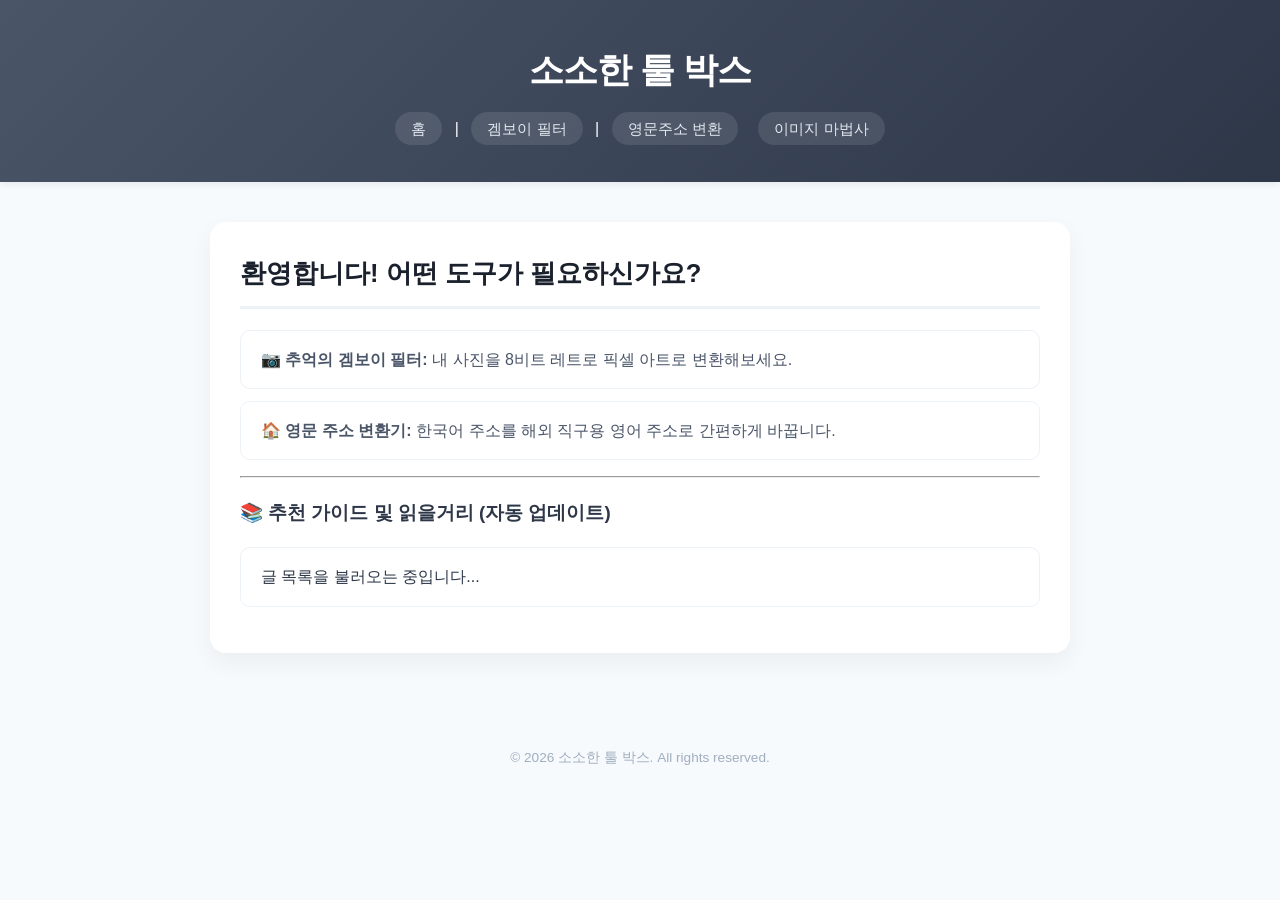
==== index.html @ b27dab00 "Add files via upload" ====
<!DOCTYPE html>
<html lang="ko">
<head>
    <meta charset="UTF-8">
    <meta name="viewport" content="width=device-width, initial-scale=1.0">
    <title>소소한 유틸리티 & 재미있는 툴 천국</title>
    <meta name="description" content="일상의 불편함을 해소하는 영문 주소 변환기부터 추억의 겜보이 감성 필터까지, 유용하고 재미있는 도구들을 무료로 이용해보세요.">
    <link rel="stylesheet" href="style.css">
</head>
<body>
    <header>
        <h1>소소한 툴 박스</h1>
        <nav>
            <a href="index.html">홈</a> | 
            <a href="gameboy-filter.html">겜보이 필터</a> | 
            <a href="eng-address.html">영문주소 변환</a>
            <a href="image-tools.html">이미지 마법사</a>
        </nav>
    </header>
    <main>
        <h2>환영합니다! 어떤 도구가 필요하신가요?</h2>
        <ul>
            <li><a href="gameboy-filter.html"><strong>📷 추억의 겜보이 필터:</strong> 내 사진을 8비트 레트로 픽셀 아트로 변환해보세요.</a></li>
            <li><a href="eng-address.html"><strong>🏠 영문 주소 변환기:</strong> 한국어 주소를 해외 직구용 영어 주소로 간편하게 바꿉니다.</a></li>
        </ul>
        <hr>
        <h3>📚 추천 가이드 및 읽을거리 (자동 업데이트)</h3>
<ul id="autoDynamicList">
    <li>글 목록을 불러오는 중입니다...</li>
</ul>

<script>
    // 메인 페이지가 켜지면 글 상자 열기
    fetch('contents.json')
        .then(response => response.json())
        .then(data => {
            const listContainer = document.getElementById('autoDynamicList');
            listContainer.innerHTML = ''; // 기존 로딩 메시지 지우기

            // 상자 안에 있는 글 개수만큼 반복해서 목록 만들기
            data.forEach(article => {
                const li = document.createElement('li');
                li.innerHTML = `<a href="content-view.html?id=${article.id}">
                    <strong>${article.title}</strong><br>
                    <span style="font-size:0.9rem; color:#718096;">${article.description}</span>
                </a>`;
                listContainer.appendChild(li);
            });
        });
</script>
    </main>
    <footer><p>© 2026 소소한 툴 박스. All rights reserved.</p></footer>
</body>
</html>
---- style.css ----
/* 1. 전체적인 글자 크기와 배경색을 부드럽게 바꾸기 */
body {
    font-family: 'Apple SD Gothic Neo', 'Malgun Gothic', sans-serif;
    line-height: 1.7;
    margin: 0;
    padding: 0;
    color: #2d3748;
    background-color: #f7fafc; /* 눈이 편안한 밝은 회색 바탕 */
}

/* 2. 놀이터 간판(헤더)을 세련된 남색으로 바꾸고 가운데 정렬 */
header {
    background: linear-gradient(135deg, #4a5568, #2d3748); /* 고급스러운 그라데이션 */
    color: #ffffff;
    padding: 40px 20px;
    text-align: center;
    box-shadow: 0 4px 6px rgba(0,0,0,0.05);
}

header h1 {
    margin: 0 0 15px 0;
    font-size: 2.2rem;
    letter-spacing: -1px;
}

/* 3. 메뉴 이동 버튼들을 귀여운 알약 모양으로 바꾸기 */
nav a {
    color: #e2e8f0;
    margin: 0 8px;
    text-decoration: none;
    padding: 8px 16px;
    border-radius: 20px;
    background-color: rgba(255,255,255,0.1);
    transition: all 0.3s ease; /* 마우스를 올리면 부드럽게 변해요 */
    font-size: 0.95rem;
}

nav a:hover {
    background-color: #ffffff;
    color: #2d3748;
    font-weight: bold;
}

/* 4. 장난감 방들의 하얀색 도화지(메인 박스) 꾸미기 */
main {
    max-width: 800px;
    margin: 40px auto;
    padding: 30px;
    background: #ffffff;
    border-radius: 16px; /* 모서리를 둥글게 깎아서 귀엽게 */
    box-shadow: 0 10px 25px rgba(0, 0, 0, 0.05); /* 은은한 그림자 효과 */
}

/* 5. 글자 제목들 예쁘게 다듬기 */
h2 {
    color: #1a202c;
    font-size: 1.6rem;
    margin-top: 0;
    border-bottom: 3px solid #edf2f7;
    padding-bottom: 10px;
}

/* 6. 글씨 쓰는 상자(입력창)를 둥글고 깔끔하게 */
input[type="text"], input[type="file"] {
    width: 100%;
    box-sizing: border-box;
    padding: 14px;
    font-size: 1rem;
    border: 2px solid #e2e8f0;
    border-radius: 10px;
    outline: none;
    transition: border-color 0.3s;
}

input[type="text"]:focus {
    border-color: #4c51bf; /* 클릭하면 예쁜 보라색 테두리가 생겨요 */
}

/* 7. 변환하기 버튼을 듬직하고 멋진 보라색으로 바꾸기 */
button {
    width: 100%;
    padding: 14px;
    font-size: 1.1rem;
    font-weight: bold;
    background-color: #4c51bf;
    color: white;
    cursor: pointer;
    border: none;
    border-radius: 10px;
    box-shadow: 0 4px 6px rgba(76, 81, 191, 0.2);
    transition: all 0.2s;
}

button:hover {
    background-color: #434190;
    transform: translateY(-2px); /* 마우스를 올리면 버튼이 살짝 위로 둥실 떠올라요 */
}

/* 8. 결과가 나오는 상자 디자인 */
.result-box {
    background: #f7fafc;
    border-left: 5px solid #4c51bf; /* 왼쪽에 포인트 선 주기 */
    padding: 20px;
    border-radius: 8px;
    margin-top: 20px;
    font-size: 1.1rem;
}

/* 9. 메뉴 목록을 예쁜 '카드 박스' 형태로 만들기 */
ul {
    list-style: none;
    padding: 0;
}

ul li {
    background: #ffffff;
    border: 1px solid #edf2f7;
    margin-bottom: 12px;
    padding: 15px 20px;
    border-radius: 10px;
    transition: transform 0.2s, box-shadow 0.2s;
}

ul li:hover {
    transform: translateX(5px); /* 마우스를 올리면 오른쪽으로 스르륵 움직여요 */
    box-shadow: 0 4px 12px rgba(0,0,0,0.05);
}

ul li a {
    text-decoration: none;
    color: #4a5568;
    display: block;
}

/* 10. 발판(푸터) 정리 */
footer {
    text-align: center;
    padding: 40px 20px;
    color: #a0aec0;
    font-size: 0.85rem;
}
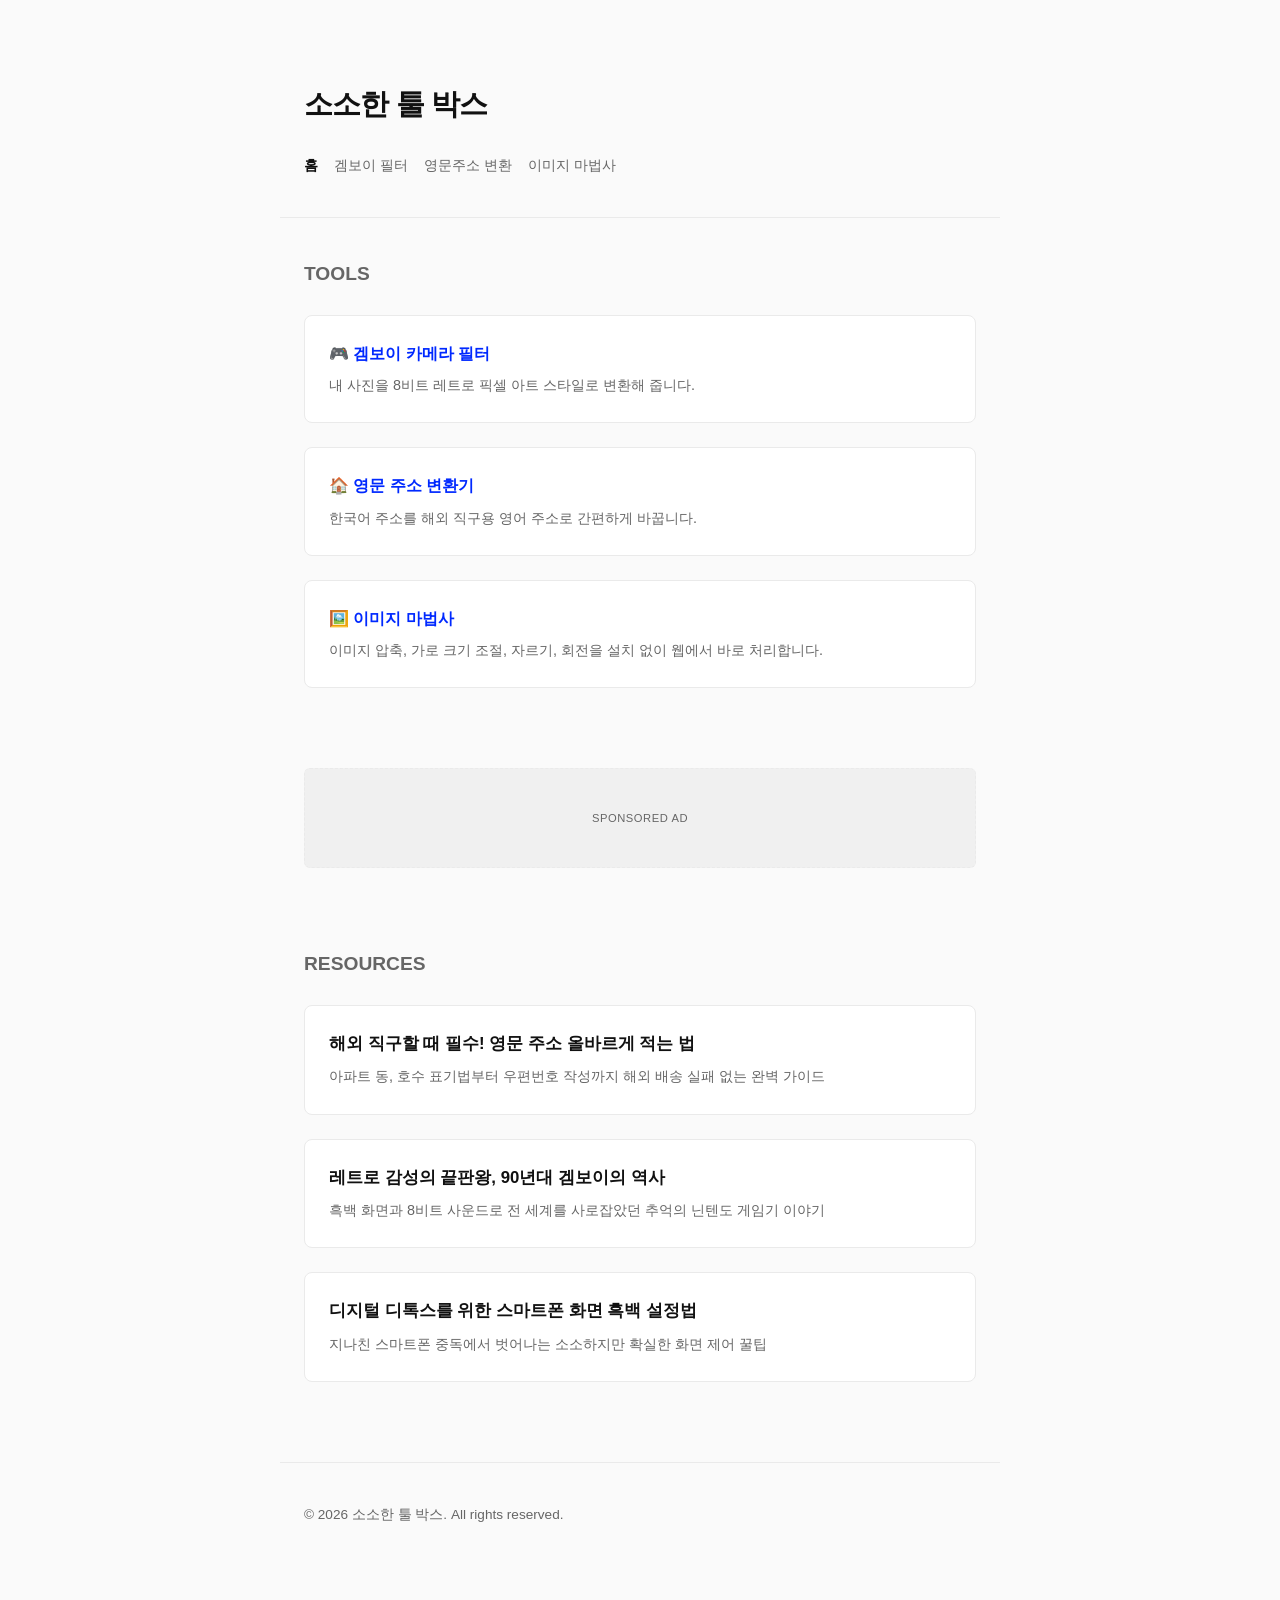
==== commit fcffe51b: "Add files via upload" ====
--- a/index.html
+++ b/index.html
@@ -3,7 +3,7 @@
 <head>
     <meta charset="UTF-8">
     <meta name="viewport" content="width=device-width, initial-scale=1.0">
-    <title>소소한 유틸리티 & 재미있는 툴 천국</title>
+    <title>소소한 유틸리티 & 재미있는 툴 박스</title>
     <meta name="description" content="일상의 불편함을 해소하는 영문 주소 변환기부터 추억의 겜보이 감성 필터까지, 유용하고 재미있는 도구들을 무료로 이용해보세요.">
     <link rel="stylesheet" href="style.css">
 </head>
@@ -11,44 +11,73 @@
     <header>
         <h1>소소한 툴 박스</h1>
         <nav>
-            <a href="index.html">홈</a> | 
-            <a href="gameboy-filter.html">겜보이 필터</a> | 
+            <a href="index.html" style="color: var(--color-text); font-weight: 600;">홈</a>
+            <a href="gameboy-filter.html">겜보이 필터</a>
             <a href="eng-address.html">영문주소 변환</a>
             <a href="image-tools.html">이미지 마법사</a>
         </nav>
     </header>
+
     <main>
-        <h2>환영합니다! 어떤 도구가 필요하신가요?</h2>
-        <ul>
-            <li><a href="gameboy-filter.html"><strong>📷 추억의 겜보이 필터:</strong> 내 사진을 8비트 레트로 픽셀 아트로 변환해보세요.</a></li>
-            <li><a href="eng-address.html"><strong>🏠 영문 주소 변환기:</strong> 한국어 주소를 해외 직구용 영어 주소로 간편하게 바꿉니다.</a></li>
-        </ul>
-        <hr>
-        <h3>📚 추천 가이드 및 읽을거리 (자동 업데이트)</h3>
-<ul id="autoDynamicList">
-    <li>글 목록을 불러오는 중입니다...</li>
-</ul>
+        <section style="margin-bottom: var(--space-section);">
+            <h2 style="font-size: 1.2rem; font-weight: 600; color: var(--color-text-muted); margin-bottom: 16px; border: none; padding: 0;">TOOLS</h2>
+            <ul>
+                <li>
+                    <a href="gameboy-filter.html">
+                        <strong style="color: var(--color-point); display: block; margin-bottom: 4px;">🎮 겜보이 카메라 필터</strong>
+                        <span style="font-size: 0.9rem; color: var(--color-text-muted);">내 사진을 8비트 레트로 픽셀 아트 스타일로 변환해 줍니다.</span>
+                    </a>
+                </li>
+                <li>
+                    <a href="eng-address.html">
+                        <strong style="color: var(--color-point); display: block; margin-bottom: 4px;">🏠 영문 주소 변환기</strong>
+                        <span style="font-size: 0.9rem; color: var(--color-text-muted);">한국어 주소를 해외 직구용 영어 주소로 간편하게 바꿉니다.</span>
+                    </a>
+                </li>
+                <li>
+                    <a href="image-tools.html">
+                        <strong style="color: var(--color-point); display: block; margin-bottom: 4px;">🖼️ 이미지 마법사</strong>
+                        <span style="font-size: 0.9rem; color: var(--color-text-muted);">이미지 압축, 가로 크기 조절, 자르기, 회전을 설치 없이 웹에서 바로 처리합니다.</span>
+                    </a>
+                </li>
+            </ul>
+        </section>
 
-<script>
-    // 메인 페이지가 켜지면 글 상자 열기
-    fetch('contents.json')
-        .then(response => response.json())
-        .then(data => {
-            const listContainer = document.getElementById('autoDynamicList');
-            listContainer.innerHTML = ''; // 기존 로딩 메시지 지우기
+        <div class="adsbygoogle-container"></div>
 
-            // 상자 안에 있는 글 개수만큼 반복해서 목록 만들기
-            data.forEach(article => {
-                const li = document.createElement('li');
-                li.innerHTML = `<a href="content-view.html?id=${article.id}">
-                    <strong>${article.title}</strong><br>
-                    <span style="font-size:0.9rem; color:#718096;">${article.description}</span>
-                </a>`;
-                listContainer.appendChild(li);
+        <section style="margin-top: var(--space-section);">
+            <h2 style="font-size: 1.2rem; font-weight: 600; color: var(--color-text-muted); margin-bottom: 16px; border: none; padding: 0;">RESOURCES</h2>
+            <ul id="autoDynamicList">
+                <li style="border: none; padding: 0; background: none; color: var(--color-text-muted);">콘텐츠를 불러오는 중입니다...</li>
+            </ul>
+        </section>
+    </main>
+
+    <footer>
+        <p>© 2026 소소한 툴 박스. All rights reserved.</p>
+    </footer>
+
+    <script>
+        fetch('contents.json')
+            .then(response => response.json())
+            .then(data => {
+                const listContainer = document.getElementById('autoDynamicList');
+                listContainer.innerHTML = ''; // 로딩 메시지 삭제
+
+                data.forEach(article => {
+                    const li = document.createElement('li');
+                    li.innerHTML = `
+                        <a href="content-view.html?id=${article.id}">
+                            <strong style="display: block; margin-bottom: 4px; font-size: 1.05rem;">${article.title}</strong>
+                            <span style="font-size: 0.9rem; color: var(--color-text-muted);">${article.description}</span>
+                        </a>
+                    `;
+                    listContainer.appendChild(li);
+                });
+            })
+            .catch(err => {
+                console.error("콘텐츠 목록을 불러오지 못했습니다.", err);
             });
-        });
-</script>
-    </main>
-    <footer><p>© 2026 소소한 툴 박스. All rights reserved.</p></footer>
+    </script>
 </body>
 </html>
--- a/style.css
+++ b/style.css
@@ -1,141 +1,219 @@
-/* 1. 전체적인 글자 크기와 배경색을 부드럽게 바꾸기 */
+/* ==========================================================================
+   1. DESIGN TOKENS (디자인 토큰 정의)
+   ========================================================================== */
+:root {
+  /* Colors */
+  --color-bg: #fafafa;
+  --color-text: #111111;
+  --color-text-muted: #666666;
+  --color-point: #0029ff;
+  --color-point-hover: #001ecc;
+  --color-border: #eaeaea;
+  --color-card-bg: #ffffff;
+
+  /* Typography */
+  --font-title: -apple-system, BlinkMacSystemFont, "Segoe UI", Roboto, sans-serif;
+  --font-body: "Inter", -apple-system, BlinkMacSystemFont, "Malgun Gothic", sans-serif;
+
+  /* Layout & Spacing */
+  --max-width: 720px;
+  --space-section: 80px;
+  --space-item: 24px;
+}
+
+/* ==========================================================================
+   2. BASE STYLES & RESET
+   ========================================================================== */
+* {
+  box-sizing: border-box;
+  margin: 0;
+  padding: 0;
+}
+
 body {
-    font-family: 'Apple SD Gothic Neo', 'Malgun Gothic', sans-serif;
-    line-height: 1.7;
-    margin: 0;
-    padding: 0;
-    color: #2d3748;
-    background-color: #f7fafc; /* 눈이 편안한 밝은 회색 바탕 */
-}
-
-/* 2. 놀이터 간판(헤더)을 세련된 남색으로 바꾸고 가운데 정렬 */
+  background-color: var(--color-bg);
+  color: var(--color-text);
+  font-family: var(--font-body);
+  line-height: 1.7;
+  font-size: 16px;
+  -webkit-font-smoothing: antialiased;
+}
+
+/* ==========================================================================
+   3. LAYOUT SYSTEM (최대 폭 720px 제한)
+   ========================================================================== */
+header, main, footer {
+  max-width: var(--max-width);
+  margin: 0 auto;
+  padding: 0 24px;
+}
+
 header {
-    background: linear-gradient(135deg, #4a5568, #2d3748); /* 고급스러운 그라데이션 */
-    color: #ffffff;
-    padding: 40px 20px;
-    text-align: center;
-    box-shadow: 0 4px 6px rgba(0,0,0,0.05);
-}
-
+  padding-top: var(--space-section);
+  padding-bottom: 40px;
+  border-bottom: 1px solid var(--color-border);
+}
+
+main {
+  padding-top: 40px;
+  padding-bottom: var(--space-section);
+}
+
+footer {
+  padding-top: 40px;
+  padding-bottom: var(--space-section);
+  border-top: 1px solid var(--color-border);
+  font-size: 0.85rem;
+  color: var(--color-text-muted);
+}
+
+/* ==========================================================================
+   4. NAVIGATION & HEADER ELEMENTS
+   ========================================================================== */
 header h1 {
-    margin: 0 0 15px 0;
-    font-size: 2.2rem;
-    letter-spacing: -1px;
-}
-
-/* 3. 메뉴 이동 버튼들을 귀여운 알약 모양으로 바꾸기 */
+  font-family: var(--font-title);
+  font-size: 1.8rem;
+  font-weight: 700;
+  letter-spacing: -0.03em;
+  margin-bottom: 24px;
+}
+
+nav {
+  display: flex;
+  gap: 16px;
+  font-size: 0.9rem;
+}
+
 nav a {
-    color: #e2e8f0;
-    margin: 0 8px;
-    text-decoration: none;
-    padding: 8px 16px;
-    border-radius: 20px;
-    background-color: rgba(255,255,255,0.1);
-    transition: all 0.3s ease; /* 마우스를 올리면 부드럽게 변해요 */
-    font-size: 0.95rem;
+  color: var(--color-text-muted);
+  text-decoration: none;
+  transition: color 0.15s ease;
 }
 
 nav a:hover {
-    background-color: #ffffff;
-    color: #2d3748;
-    font-weight: bold;
-}
-
-/* 4. 장난감 방들의 하얀색 도화지(메인 박스) 꾸미기 */
-main {
-    max-width: 800px;
-    margin: 40px auto;
-    padding: 30px;
-    background: #ffffff;
-    border-radius: 16px; /* 모서리를 둥글게 깎아서 귀엽게 */
-    box-shadow: 0 10px 25px rgba(0, 0, 0, 0.05); /* 은은한 그림자 효과 */
-}
-
-/* 5. 글자 제목들 예쁘게 다듬기 */
-h2 {
-    color: #1a202c;
-    font-size: 1.6rem;
-    margin-top: 0;
-    border-bottom: 3px solid #edf2f7;
-    padding-bottom: 10px;
-}
-
-/* 6. 글씨 쓰는 상자(입력창)를 둥글고 깔끔하게 */
-input[type="text"], input[type="file"] {
-    width: 100%;
-    box-sizing: border-box;
-    padding: 14px;
-    font-size: 1rem;
-    border: 2px solid #e2e8f0;
-    border-radius: 10px;
-    outline: none;
-    transition: border-color 0.3s;
-}
-
-input[type="text"]:focus {
-    border-color: #4c51bf; /* 클릭하면 예쁜 보라색 테두리가 생겨요 */
-}
-
-/* 7. 변환하기 버튼을 듬직하고 멋진 보라색으로 바꾸기 */
+  color: var(--color-text);
+}
+
+/* ==========================================================================
+   5. COMPONENTS (버튼, 카드, 입력창)
+   ========================================================================== */
+/* 리스트를 미니멀한 카드 스타일로 */
+ul {
+  list-style: none;
+  display: flex;
+  flex-direction: column;
+  gap: var(--space-item);
+  margin-top: 24px;
+}
+
+ul li {
+  padding: 24px;
+  background-color: var(--color-card-bg);
+  border: 1px solid var(--color-border);
+  border-radius: 8px;
+  transition: border-color 0.15s ease;
+}
+
+ul li:hover {
+  border-color: var(--color-text);
+}
+
+ul li a {
+  text-decoration: none;
+  color: inherit;
+  display: block;
+}
+
+/* 평평하고(Flat) 단정한 버튼 */
 button {
-    width: 100%;
-    padding: 14px;
-    font-size: 1.1rem;
-    font-weight: bold;
-    background-color: #4c51bf;
-    color: white;
-    cursor: pointer;
-    border: none;
-    border-radius: 10px;
-    box-shadow: 0 4px 6px rgba(76, 81, 191, 0.2);
-    transition: all 0.2s;
+  width: 100%;
+  padding: 14px;
+  background-color: var(--color-text);
+  color: var(--color-bg);
+  border: none;
+  border-radius: 6px;
+  font-size: 0.95rem;
+  font-weight: 500;
+  cursor: pointer;
+  transition: background-color 0.15s ease;
 }
 
 button:hover {
-    background-color: #434190;
-    transform: translateY(-2px); /* 마우스를 올리면 버튼이 살짝 위로 둥실 떠올라요 */
-}
-
-/* 8. 결과가 나오는 상자 디자인 */
+  background-color: var(--color-point);
+}
+
+/* 입력창 */
+input[type="text"], input[type="file"], input[type="number"] {
+  width: 100%;
+  padding: 12px;
+  border: 1px solid var(--color-border);
+  background-color: var(--color-card-bg);
+  border-radius: 6px;
+  font-family: inherit;
+  font-size: 0.95rem;
+  color: var(--color-text);
+  outline: none;
+  transition: border-color 0.15s ease;
+}
+
+input[type="text"]:focus, input[type="number"]:focus {
+  border-color: var(--color-point);
+}
+
+/* 캔버스 및 결과창 */
+canvas {
+  max-width: 100%;
+  height: auto;
+  background: var(--color-card-bg);
+  border: 1px solid var(--color-border);
+  border-radius: 8px;
+  margin: 24px 0;
+}
+
 .result-box {
-    background: #f7fafc;
-    border-left: 5px solid #4c51bf; /* 왼쪽에 포인트 선 주기 */
-    padding: 20px;
-    border-radius: 8px;
-    margin-top: 20px;
-    font-size: 1.1rem;
-}
-
-/* 9. 메뉴 목록을 예쁜 '카드 박스' 형태로 만들기 */
-ul {
-    list-style: none;
-    padding: 0;
-}
-
-ul li {
-    background: #ffffff;
-    border: 1px solid #edf2f7;
-    margin-bottom: 12px;
-    padding: 15px 20px;
-    border-radius: 10px;
-    transition: transform 0.2s, box-shadow 0.2s;
-}
-
-ul li:hover {
-    transform: translateX(5px); /* 마우스를 올리면 오른쪽으로 스르륵 움직여요 */
-    box-shadow: 0 4px 12px rgba(0,0,0,0.05);
-}
-
-ul li a {
-    text-decoration: none;
-    color: #4a5568;
-    display: block;
-}
-
-/* 10. 발판(푸터) 정리 */
-footer {
-    text-align: center;
-    padding: 40px 20px;
-    color: #a0aec0;
-    font-size: 0.85rem;
+  background-color: var(--color-card-bg);
+  border: 1px solid var(--color-border);
+  padding: 24px;
+  border-radius: 8px;
+  margin-top: var(--space-item);
+}
+
+/* ==========================================================================
+   6. GOOGLE ADSENSE SPACE (구글 애드센스 광고 마크업용 공간)
+   ========================================================================== */
+.adsbygoogle-container {
+  display: flex;
+  justify-content: center;
+  align-items: center;
+  margin: var(--space-section) 0; /* 섹션 간격 크기만큼 넓은 여백 확보 */
+  padding: 20px;
+  background-color: #f0f0f0; /* 광고 구분을 위한 극도의 미니멀 그레이 */
+  border: 1px dashed var(--color-border);
+  border-radius: 6px;
+  min-height: 100px;
+}
+
+.adsbygoogle-container::before {
+  content: "SPONSORED AD";
+  font-size: 0.7rem;
+  letter-spacing: 0.05em;
+  color: var(--color-text-muted);
+}
+
+/* ==========================================================================
+   7. MEDIA QUERIES (모바일 반응형 대응)
+   ========================================================================== */
+@media (max-width: 768px) {
+  :root {
+    --space-section: 48px; /* 모바일에서는 여백을 조금 줄여 가독성 확보 */
+    --space-item: 16px;
+  }
+  
+  header {
+    padding-top: var(--space-section);
+  }
+  
+  header h1 {
+    font-size: 1.5rem;
+  }
 }
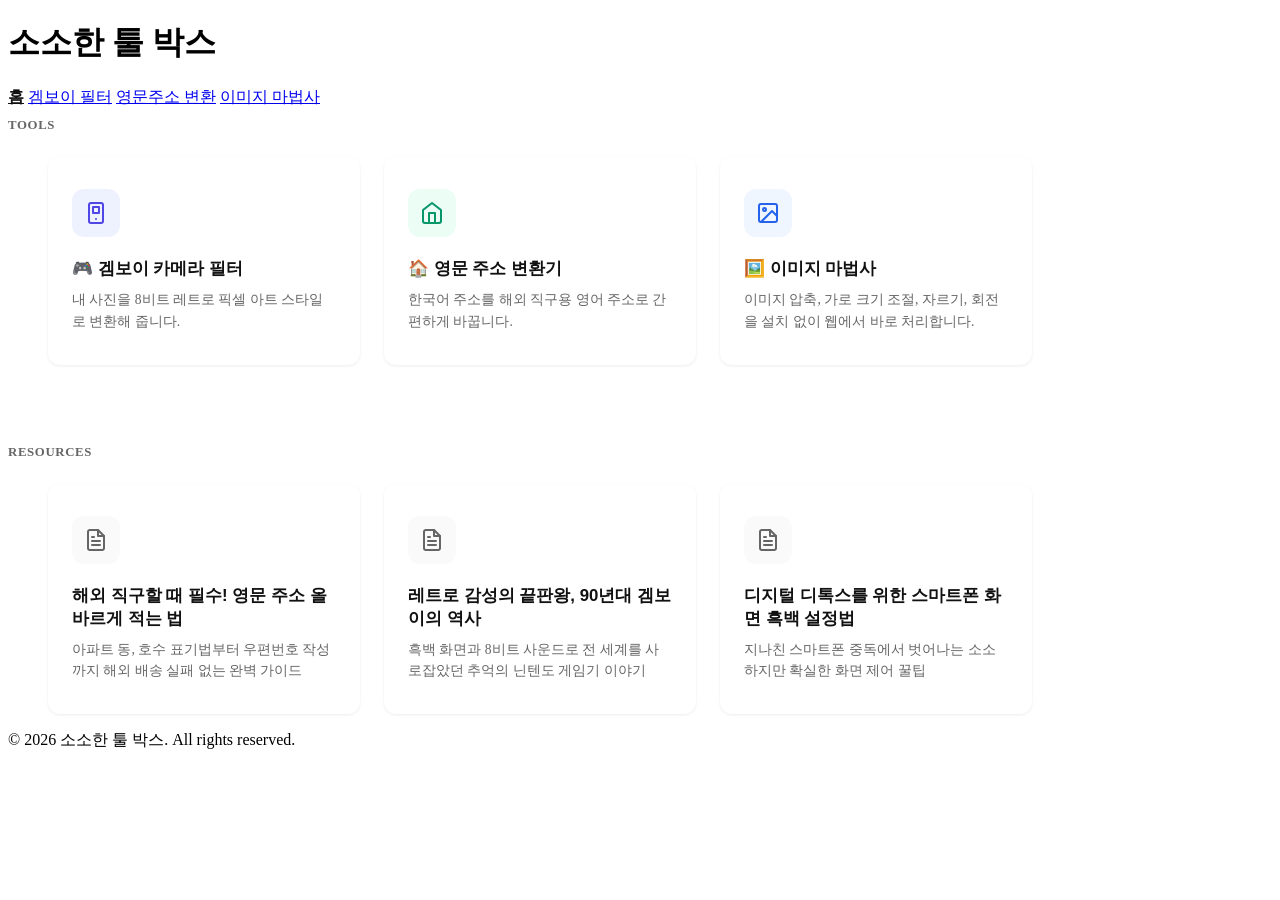
==== commit 5d295dee: "Add files via upload" ====
--- a/index.html
+++ b/index.html
@@ -18,26 +18,35 @@
         </nav>
     </header>
 
-    <main>
+    <main class="wide-layout">
         <section style="margin-bottom: var(--space-section);">
-            <h2 style="font-size: 1.2rem; font-weight: 600; color: var(--color-text-muted); margin-bottom: 16px; border: none; padding: 0;">TOOLS</h2>
+            <h2 style="font-size: 0.8rem; font-weight: 700; color: var(--color-text-muted); letter-spacing: 0.05em; margin-bottom: 24px; border: none; padding: 0;">TOOLS</h2>
             <ul>
                 <li>
                     <a href="gameboy-filter.html">
-                        <strong style="color: var(--color-point); display: block; margin-bottom: 4px;">🎮 겜보이 카메라 필터</strong>
-                        <span style="font-size: 0.9rem; color: var(--color-text-muted);">내 사진을 8비트 레트로 픽셀 아트 스타일로 변환해 줍니다.</span>
+                        <div class="card-icon-box icon-1">
+                            <svg width="24" height="24" viewBox="0 0 24 24" fill="none" stroke="currentColor" stroke-width="2" stroke-linecap="round" stroke-linejoin="round"><rect x="5" y="2" width="14" height="20" rx="2" ry="2"></rect><line x1="12" y1="18" x2="12.01" y2="18"></line><rect x="9" y="6" width="6" height="6"></rect></svg>
+                        </div>
+                        <strong>🎮 겜보이 카메라 필터</strong>
+                        <span>내 사진을 8비트 레트로 픽셀 아트 스타일로 변환해 줍니다.</span>
                     </a>
                 </li>
                 <li>
                     <a href="eng-address.html">
-                        <strong style="color: var(--color-point); display: block; margin-bottom: 4px;">🏠 영문 주소 변환기</strong>
-                        <span style="font-size: 0.9rem; color: var(--color-text-muted);">한국어 주소를 해외 직구용 영어 주소로 간편하게 바꿉니다.</span>
+                        <div class="card-icon-box icon-2">
+                            <svg width="24" height="24" viewBox="0 0 24 24" fill="none" stroke="currentColor" stroke-width="2" stroke-linecap="round" stroke-linejoin="round"><path d="M3 9l9-7 9 7v11a2 2 0 0 1-2 2H5a2 2 0 0 1-2-2z"></path><polyline points="9 22 9 12 15 12 15 22"></polyline></svg>
+                        </div>
+                        <strong>🏠 영문 주소 변환기</strong>
+                        <span>한국어 주소를 해외 직구용 영어 주소로 간편하게 바꿉니다.</span>
                     </a>
                 </li>
                 <li>
                     <a href="image-tools.html">
-                        <strong style="color: var(--color-point); display: block; margin-bottom: 4px;">🖼️ 이미지 마법사</strong>
-                        <span style="font-size: 0.9rem; color: var(--color-text-muted);">이미지 압축, 가로 크기 조절, 자르기, 회전을 설치 없이 웹에서 바로 처리합니다.</span>
+                        <div class="card-icon-box icon-3">
+                            <svg width="24" height="24" viewBox="0 0 24 24" fill="none" stroke="currentColor" stroke-width="2" stroke-linecap="round" stroke-linejoin="round"><rect x="3" y="3" width="18" height="18" rx="2" ry="2"></rect><circle cx="8.5" cy="8.5" r="1.5"></circle><polyline points="21 15 16 10 5 21"></polyline></svg>
+                        </div>
+                        <strong>🖼️ 이미지 마법사</strong>
+                        <span>이미지 압축, 가로 크기 조절, 자르기, 회전을 설치 없이 웹에서 바로 처리합니다.</span>
                     </a>
                 </li>
             </ul>
@@ -46,9 +55,9 @@
         <div class="adsbygoogle-container"></div>
 
         <section style="margin-top: var(--space-section);">
-            <h2 style="font-size: 1.2rem; font-weight: 600; color: var(--color-text-muted); margin-bottom: 16px; border: none; padding: 0;">RESOURCES</h2>
+            <h2 style="font-size: 0.8rem; font-weight: 700; color: var(--color-text-muted); letter-spacing: 0.05em; margin-bottom: 24px; border: none; padding: 0;">RESOURCES</h2>
             <ul id="autoDynamicList">
-                <li style="border: none; padding: 0; background: none; color: var(--color-text-muted);">콘텐츠를 불러오는 중입니다...</li>
+                <li style="box-shadow: none; padding: 0; background: none;">콘텐츠를 불러오는 중입니다...</li>
             </ul>
         </section>
     </main>
@@ -58,18 +67,22 @@
     </footer>
 
     <script>
+        // contents.json 파일에서 콘텐츠 정보를 동적으로 가져와 3열 카드로 뿌려주는 스크립트
         fetch('contents.json')
             .then(response => response.json())
             .then(data => {
                 const listContainer = document.getElementById('autoDynamicList');
-                listContainer.innerHTML = ''; // 로딩 메시지 삭제
+                listContainer.innerHTML = '';
 
                 data.forEach(article => {
                     const li = document.createElement('li');
                     li.innerHTML = `
                         <a href="content-view.html?id=${article.id}">
-                            <strong style="display: block; margin-bottom: 4px; font-size: 1.05rem;">${article.title}</strong>
-                            <span style="font-size: 0.9rem; color: var(--color-text-muted);">${article.description}</span>
+                            <div class="card-icon-box" style="background-color: var(--color-bg); color: var(--color-text-muted);">
+                                <svg width="24" height="24" viewBox="0 0 24 24" fill="none" stroke="currentColor" stroke-width="2" stroke-linecap="round" stroke-linejoin="round"><path d="M14 2H6a2 2 0 0 0-2 2v16a2 2 0 0 0 2 2h12a2 2 0 0 0 2-2V8z"></path><polyline points="14 2 14 8 20 8"></polyline><line x1="16" y1="13" x2="8" y2="13"></line><line x1="16" y1="17" x2="8" y2="17"></line><polyline points="10 9 9 9 8 9"></polyline></svg>
+                            </div>
+                            <strong>${article.title}</strong>
+                            <span>${article.description}</span>
                         </a>
                     `;
                     listContainer.appendChild(li);
--- a/style.css
+++ b/style.css
@@ -1,8 +1,8 @@
 /* ==========================================================================
-   1. DESIGN TOKENS (디자인 토큰 정의)
+   1. DESIGN TOKENS (디자인 토큰 정의 - 변수 추가)
    ========================================================================== */
 :root {
-  /* Colors */
+  /* 기존 변수 유지 */
   --color-bg: #fafafa;
   --color-text: #111111;
   --color-text-muted: #666666;
@@ -11,111 +11,51 @@
   --color-border: #eaeaea;
   --color-card-bg: #ffffff;
 
-  /* Typography */
   --font-title: -apple-system, BlinkMacSystemFont, "Segoe UI", Roboto, sans-serif;
   --font-body: "Inter", -apple-system, BlinkMacSystemFont, "Malgun Gothic", sans-serif;
 
-  /* Layout & Spacing */
   --max-width: 720px;
   --space-section: 80px;
   --space-item: 24px;
+
+  /* 🌟 [새로 추가된 토큰] 도구별 아이콘 배경색 및 확장 폭 */
+  --max-width-wide: 1024px;
+  --icon-bg-1: #eef2ff; /* 겜보이: 연한 인디고 */
+  --icon-bg-2: #ecfdf5; /* 영문주소: 연한 에메랄드 */
+  --icon-bg-3: #eff6ff; /* 이미지마법사: 연한 블루 */
+}
+
+/* ... 2. BASE STYLES & 3. LAYOUT SYSTEM & 4. NAVIGATION 스타일은 기존과 동일 ... */
+
+/* 🌟 [수정] 3. LAYOUT SYSTEM 중 main에 와이드 폭 예외 적용을 위한 클래스 추가 */
+main.wide-layout {
+  max-width: var(--max-width-wide);
 }
 
 /* ==========================================================================
-   2. BASE STYLES & RESET
+   5. COMPONENTS (버튼, 카드, 입력창 - 그리드형 아이콘 카드로 변경)
    ========================================================================== */
-* {
-  box-sizing: border-box;
-  margin: 0;
-  padding: 0;
-}
-
-body {
-  background-color: var(--color-bg);
-  color: var(--color-text);
-  font-family: var(--font-body);
-  line-height: 1.7;
-  font-size: 16px;
-  -webkit-font-smoothing: antialiased;
-}
-
-/* ==========================================================================
-   3. LAYOUT SYSTEM (최대 폭 720px 제한)
-   ========================================================================== */
-header, main, footer {
-  max-width: var(--max-width);
-  margin: 0 auto;
-  padding: 0 24px;
-}
-
-header {
-  padding-top: var(--space-section);
-  padding-bottom: 40px;
-  border-bottom: 1px solid var(--color-border);
-}
-
-main {
-  padding-top: 40px;
-  padding-bottom: var(--space-section);
-}
-
-footer {
-  padding-top: 40px;
-  padding-bottom: var(--space-section);
-  border-top: 1px solid var(--color-border);
-  font-size: 0.85rem;
-  color: var(--color-text-muted);
-}
-
-/* ==========================================================================
-   4. NAVIGATION & HEADER ELEMENTS
-   ========================================================================== */
-header h1 {
-  font-family: var(--font-title);
-  font-size: 1.8rem;
-  font-weight: 700;
-  letter-spacing: -0.03em;
-  margin-bottom: 24px;
-}
-
-nav {
-  display: flex;
-  gap: 16px;
-  font-size: 0.9rem;
-}
-
-nav a {
-  color: var(--color-text-muted);
-  text-decoration: none;
-  transition: color 0.15s ease;
-}
-
-nav a:hover {
-  color: var(--color-text);
-}
-
-/* ==========================================================================
-   5. COMPONENTS (버튼, 카드, 입력창)
-   ========================================================================== */
-/* 리스트를 미니멀한 카드 스타일로 */
+/* 3열 그리드 레이아웃 변경 */
 ul {
   list-style: none;
-  display: flex;
-  flex-direction: column;
+  display: grid;
+  grid-template-columns: repeat(3, 1fr);
   gap: var(--space-item);
   margin-top: 24px;
 }
 
+/* 카드 스타일: border 제거, 그림자 추가, hover 시 떠오르는 효과 */
 ul li {
-  padding: 24px;
   background-color: var(--color-card-bg);
-  border: 1px solid var(--color-border);
-  border-radius: 8px;
-  transition: border-color 0.15s ease;
+  border-radius: 12px;
+  padding: 32px 24px;
+  box-shadow: 0 1px 3px rgba(0, 0, 0, 0.08);
+  transition: transform 0.2s cubic-bezier(0.16, 1, 0.3, 1), box-shadow 0.2s ease;
 }
 
 ul li:hover {
-  border-color: var(--color-text);
+  transform: translateY(-4px);
+  box-shadow: 0 12px 24px rgba(0, 0, 0, 0.06);
 }
 
 ul li a {
@@ -124,7 +64,41 @@
   display: block;
 }
 
-/* 평평하고(Flat) 단정한 버튼 */
+/* 아이콘 박스 공통 스타일에 따른 배치 */
+.card-icon-box {
+  width: 48px;
+  height: 48px;
+  border-radius: 12px;
+  display: flex;
+  justify-content: center;
+  align-items: center;
+  margin-bottom: 20px;
+}
+
+/* 개별 아이콘 배경색 지정 (CSS 변수 활용) */
+.icon-1 { background-color: var(--icon-bg-1); color: #4f46e5; }
+.icon-2 { background-color: var(--icon-bg-2); color: #059669; }
+.icon-3 { background-color: var(--icon-bg-3); color: #2563eb; }
+
+/* 카드 내부 타이포그래피 정밀 조정 */
+ul li strong {
+  display: block;
+  font-family: var(--font-title);
+  font-size: 1.05rem;
+  font-weight: 700;
+  color: var(--color-text);
+  margin-bottom: 8px;
+  line-height: 1.4;
+}
+
+ul li span {
+  display: block;
+  font-size: 0.85rem;
+  color: var(--color-text-muted);
+  line-height: 1.6;
+}
+
+/* 평평하고(Flat) 단정한 버튼 및 입력창은 기존 스타일 유지 */
 button {
   width: 100%;
   padding: 14px;
@@ -137,12 +111,8 @@
   cursor: pointer;
   transition: background-color 0.15s ease;
 }
+button:hover { background-color: var(--color-point); }
 
-button:hover {
-  background-color: var(--color-point);
-}
-
-/* 입력창 */
 input[type="text"], input[type="file"], input[type="number"] {
   width: 100%;
   padding: 12px;
@@ -155,12 +125,8 @@
   outline: none;
   transition: border-color 0.15s ease;
 }
+input[type="text"]:focus, input[type="number"]:focus { border-color: var(--color-point); }
 
-input[type="text"]:focus, input[type="number"]:focus {
-  border-color: var(--color-point);
-}
-
-/* 캔버스 및 결과창 */
 canvas {
   max-width: 100%;
   height: auto;
@@ -169,7 +135,6 @@
   border-radius: 8px;
   margin: 24px 0;
 }
-
 .result-box {
   background-color: var(--color-card-bg);
   border: 1px solid var(--color-border);
@@ -178,34 +143,14 @@
   margin-top: var(--space-item);
 }
 
-/* ==========================================================================
-   6. GOOGLE ADSENSE SPACE (구글 애드센스 광고 마크업용 공간)
-   ========================================================================== */
-.adsbygoogle-container {
-  display: flex;
-  justify-content: center;
-  align-items: center;
-  margin: var(--space-section) 0; /* 섹션 간격 크기만큼 넓은 여백 확보 */
-  padding: 20px;
-  background-color: #f0f0f0; /* 광고 구분을 위한 극도의 미니멀 그레이 */
-  border: 1px dashed var(--color-border);
-  border-radius: 6px;
-  min-height: 100px;
-}
-
-.adsbygoogle-container::before {
-  content: "SPONSORED AD";
-  font-size: 0.7rem;
-  letter-spacing: 0.05em;
-  color: var(--color-text-muted);
-}
+/* ... 6. GOOGLE ADSENSE SPACE 스타일은 기존과 동일 ... */
 
 /* ==========================================================================
-   7. MEDIA QUERIES (모바일 반응형 대응)
+   7. MEDIA QUERIES (모바일 반응형 대응 - 1열 그리드로 변경)
    ========================================================================== */
 @media (max-width: 768px) {
   :root {
-    --space-section: 48px; /* 모바일에서는 여백을 조금 줄여 가독성 확보 */
+    --space-section: 48px;
     --space-item: 16px;
   }
   
@@ -216,4 +161,10 @@
   header h1 {
     font-size: 1.5rem;
   }
+
+  /* 모바일에서는 그리드를 1열로 세로 정렬 */
+  ul {
+    grid-template-columns: 1fr;
+    gap: var(--space-item);
+  }
 }
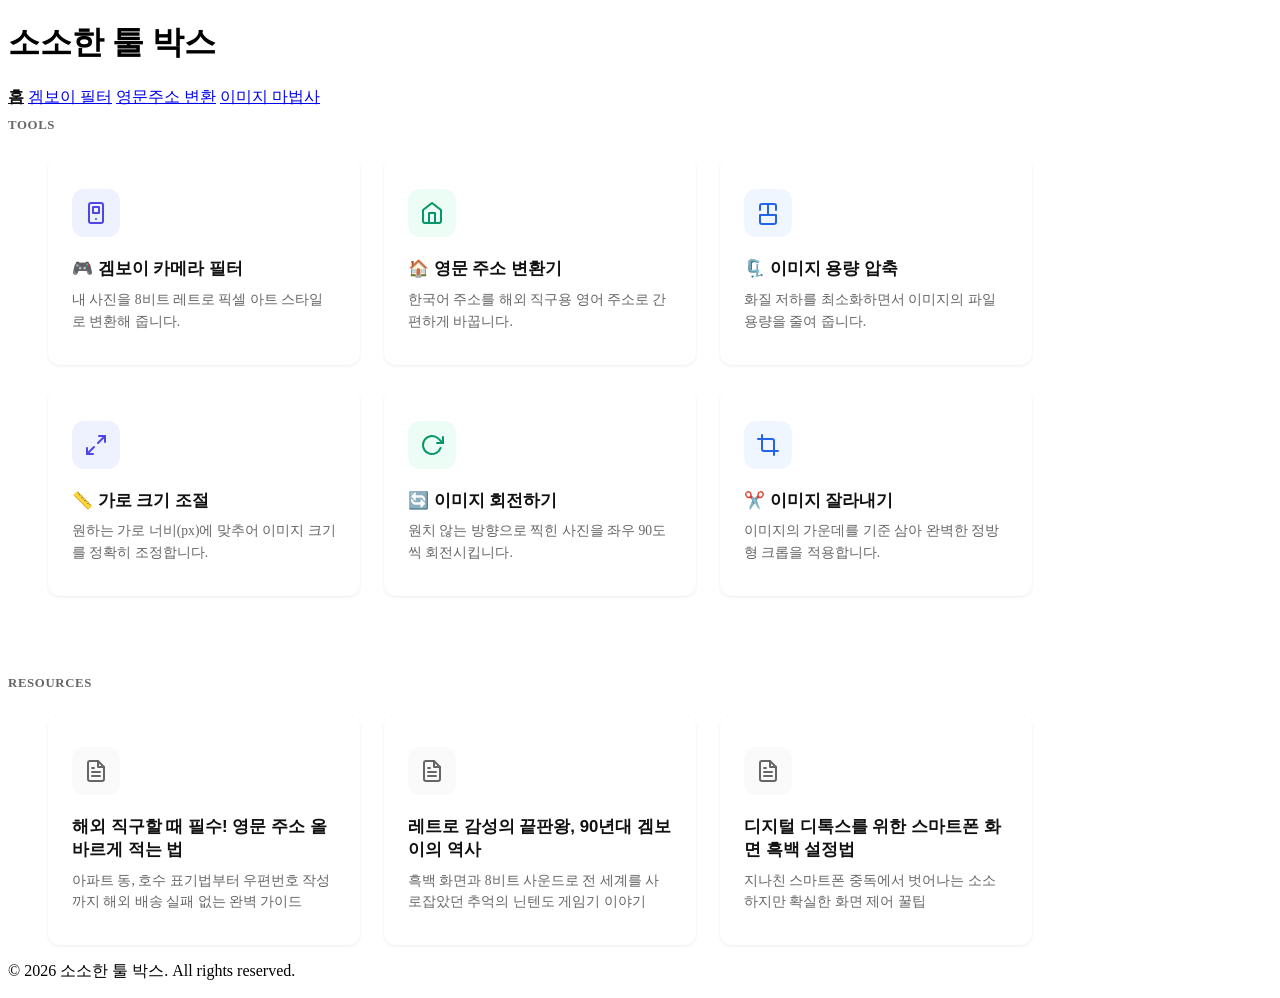
==== commit df37345b: "Add files via upload" ====
--- a/index.html
+++ b/index.html
@@ -4,7 +4,7 @@
     <meta charset="UTF-8">
     <meta name="viewport" content="width=device-width, initial-scale=1.0">
     <title>소소한 유틸리티 & 재미있는 툴 박스</title>
-    <meta name="description" content="일상의 불편함을 해소하는 영문 주소 변환기부터 추억의 겜보이 감성 필터까지, 유용하고 재미있는 도구들을 무료로 이용해보세요.">
+    <meta name="description" content="일상의 불편함을 해소하는 영문 주소 변환기부터 추억의 겜보이 감성 필터, 이미지 압축, 크기 조절, 자르기, 회전까지 무료로 이용해보세요.">
     <link rel="stylesheet" href="style.css">
 </head>
 <body>
@@ -31,6 +31,7 @@
                         <span>내 사진을 8비트 레트로 픽셀 아트 스타일로 변환해 줍니다.</span>
                     </a>
                 </li>
+
                 <li>
                     <a href="eng-address.html">
                         <div class="card-icon-box icon-2">
@@ -40,13 +41,44 @@
                         <span>한국어 주소를 해외 직구용 영어 주소로 간편하게 바꿉니다.</span>
                     </a>
                 </li>
+
                 <li>
-                    <a href="image-tools.html">
+                    <a href="image-tools.html#compress-section">
                         <div class="card-icon-box icon-3">
-                            <svg width="24" height="24" viewBox="0 0 24 24" fill="none" stroke="currentColor" stroke-width="2" stroke-linecap="round" stroke-linejoin="round"><rect x="3" y="3" width="18" height="18" rx="2" ry="2"></rect><circle cx="8.5" cy="8.5" r="1.5"></circle><polyline points="21 15 16 10 5 21"></polyline></svg>
+                            <svg width="24" height="24" viewBox="0 0 24 24" fill="none" stroke="currentColor" stroke-width="2" stroke-linecap="round" stroke-linejoin="round"><path d="M4 14h16v7a2 2 0 0 1-2 2H6a2 2 0 0 1-2-2v-7z"></path><path d="M20 9V5a2 2 0 0 0-2-2H6a2 2 0 0 0-2 2v4"></path><line x1="12" y1="3" x2="12" y2="14"></line></svg>
                         </div>
-                        <strong>🖼️ 이미지 마법사</strong>
-                        <span>이미지 압축, 가로 크기 조절, 자르기, 회전을 설치 없이 웹에서 바로 처리합니다.</span>
+                        <strong>🗜️ 이미지 용량 압축</strong>
+                        <span>화질 저하를 최소화하면서 이미지의 파일 용량을 줄여 줍니다.</span>
+                    </a>
+                </li>
+
+                <li>
+                    <a href="image-tools.html#resize-section">
+                        <div class="card-icon-box icon-1">
+                            <svg width="24" height="24" viewBox="0 0 24 24" fill="none" stroke="currentColor" stroke-width="2" stroke-linecap="round" stroke-linejoin="round"><polyline points="15 3 21 3 21 9"></polyline><polyline points="9 21 3 21 3 15"></polyline><line x1="21" y1="3" x2="14" y2="10"></line><line x1="3" y1="21" x2="10" y2="14"></line></svg>
+                        </div>
+                        <strong>📏 가로 크기 조절</strong>
+                        <span>원하는 가로 너비(px)에 맞추어 이미지 크기를 정확히 조정합니다.</span>
+                    </a>
+                </li>
+
+                <li>
+                    <a href="image-tools.html#rotate-section">
+                        <div class="card-icon-box icon-2">
+                            <svg width="24" height="24" viewBox="0 0 24 24" fill="none" stroke="currentColor" stroke-width="2" stroke-linecap="round" stroke-linejoin="round"><polyline points="23 4 23 10 17 10"></polyline><path d="M20.49 15a9 9 0 1 1-2.12-9.36L23 10"></path></svg>
+                        </div>
+                        <strong>🔄 이미지 회전하기</strong>
+                        <span>원치 않는 방향으로 찍힌 사진을 좌우 90도씩 회전시킵니다.</span>
+                    </a>
+                </li>
+
+                <li>
+                    <a href="image-tools.html#crop-section">
+                        <div class="card-icon-box icon-3">
+                            <svg width="24" height="24" viewBox="0 0 24 24" fill="none" stroke="currentColor" stroke-width="2" stroke-linecap="round" stroke-linejoin="round"><path d="M6 2v14a2 2 0 0 0 2 2h14"></path><path d="M18 22V8a2 2 0 0 0-2-2H2"></path></svg>
+                        </div>
+                        <strong>✂️ 이미지 잘라내기</strong>
+                        <span>이미지의 가운데를 기준 삼아 완벽한 정방형 크롭을 적용합니다.</span>
                     </a>
                 </li>
             </ul>
@@ -67,7 +99,7 @@
     </footer>
 
     <script>
-        // contents.json 파일에서 콘텐츠 정보를 동적으로 가져와 3열 카드로 뿌려주는 스크립트
+        // contents.json 파일 동적 렌더링
         fetch('contents.json')
             .then(response => response.json())
             .then(data => {
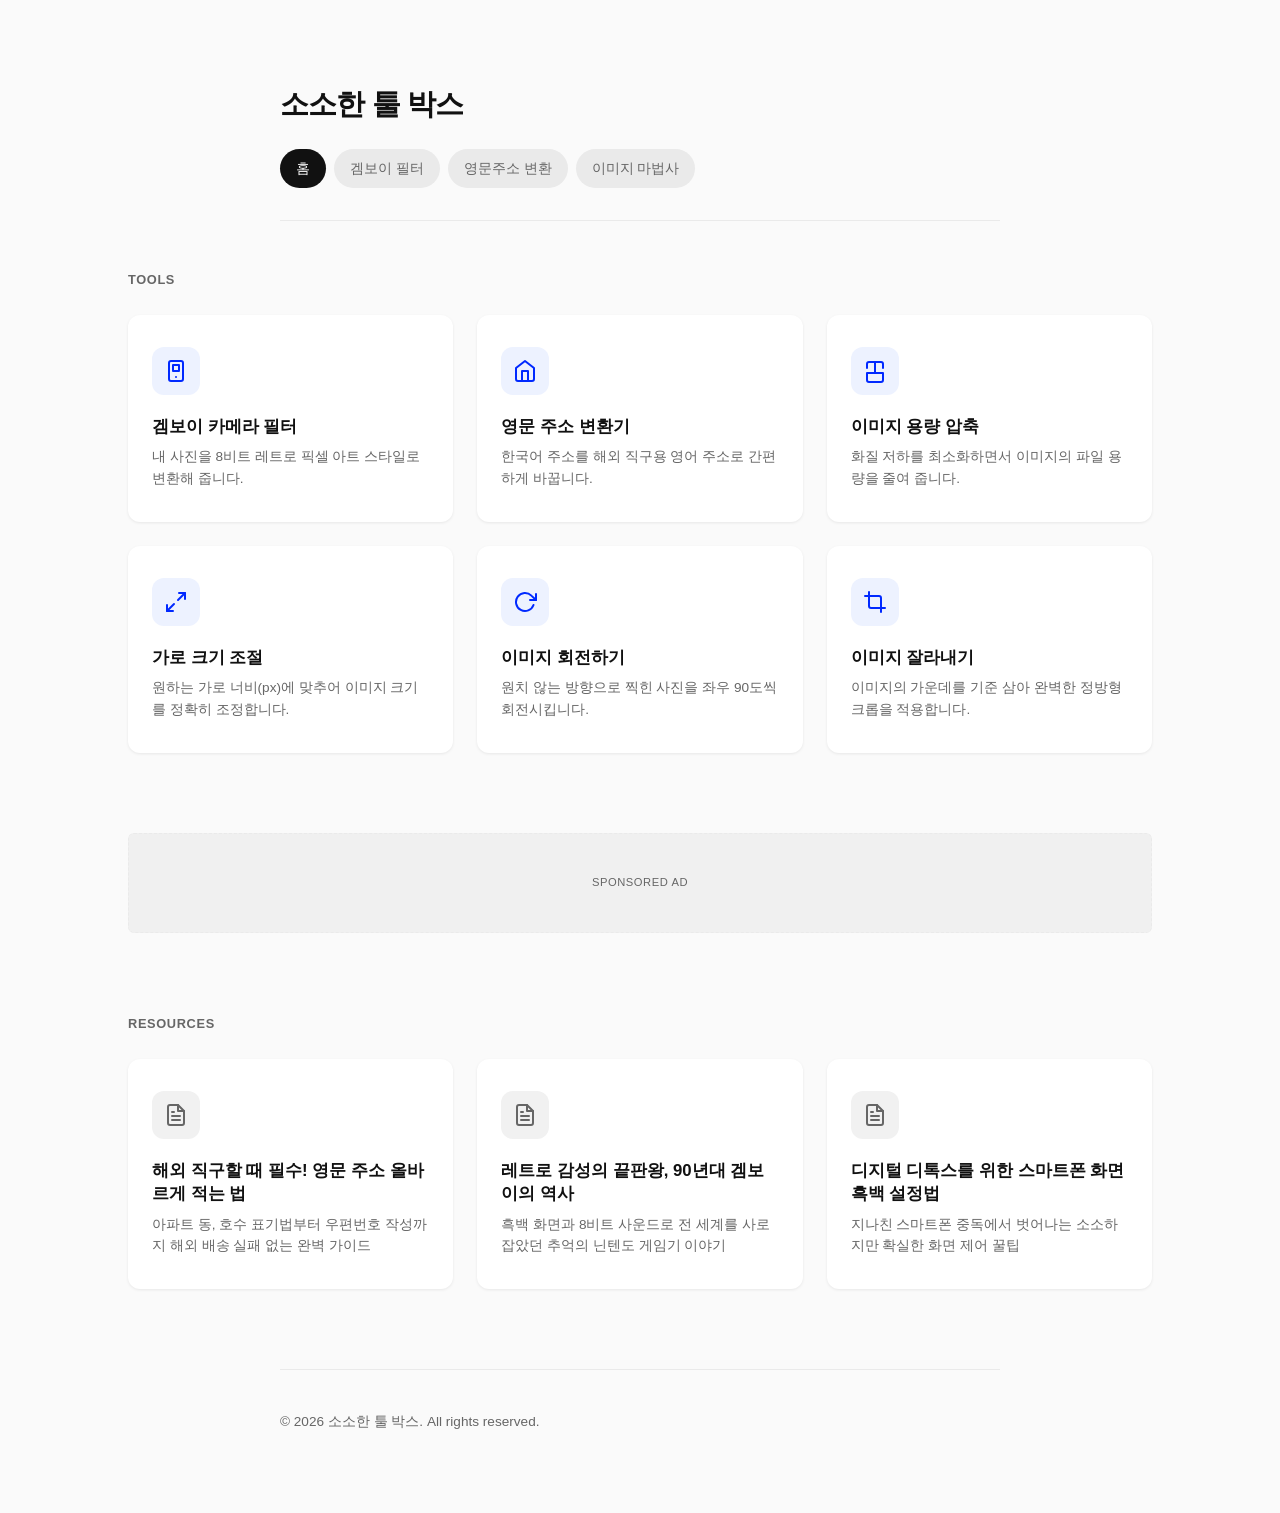
==== commit 741d7b99: "Add files via upload" ====
--- a/index.html
+++ b/index.html
@@ -11,7 +11,7 @@
     <header>
         <h1>소소한 툴 박스</h1>
         <nav>
-            <a href="index.html" style="color: var(--color-text); font-weight: 600;">홈</a>
+            <a href="index.html" class="active">홈</a>
             <a href="gameboy-filter.html">겜보이 필터</a>
             <a href="eng-address.html">영문주소 변환</a>
             <a href="image-tools.html">이미지 마법사</a>
@@ -24,60 +24,60 @@
             <ul>
                 <li>
                     <a href="gameboy-filter.html">
-                        <div class="card-icon-box icon-1">
+                        <div class="card-icon-box icon-tool">
                             <svg width="24" height="24" viewBox="0 0 24 24" fill="none" stroke="currentColor" stroke-width="2" stroke-linecap="round" stroke-linejoin="round"><rect x="5" y="2" width="14" height="20" rx="2" ry="2"></rect><line x1="12" y1="18" x2="12.01" y2="18"></line><rect x="9" y="6" width="6" height="6"></rect></svg>
                         </div>
-                        <strong>🎮 겜보이 카메라 필터</strong>
+                        <strong>겜보이 카메라 필터</strong>
                         <span>내 사진을 8비트 레트로 픽셀 아트 스타일로 변환해 줍니다.</span>
                     </a>
                 </li>
 
                 <li>
                     <a href="eng-address.html">
-                        <div class="card-icon-box icon-2">
+                        <div class="card-icon-box icon-tool">
                             <svg width="24" height="24" viewBox="0 0 24 24" fill="none" stroke="currentColor" stroke-width="2" stroke-linecap="round" stroke-linejoin="round"><path d="M3 9l9-7 9 7v11a2 2 0 0 1-2 2H5a2 2 0 0 1-2-2z"></path><polyline points="9 22 9 12 15 12 15 22"></polyline></svg>
                         </div>
-                        <strong>🏠 영문 주소 변환기</strong>
+                        <strong>영문 주소 변환기</strong>
                         <span>한국어 주소를 해외 직구용 영어 주소로 간편하게 바꿉니다.</span>
                     </a>
                 </li>
 
                 <li>
                     <a href="image-tools.html#compress-section">
-                        <div class="card-icon-box icon-3">
+                        <div class="card-icon-box icon-tool">
                             <svg width="24" height="24" viewBox="0 0 24 24" fill="none" stroke="currentColor" stroke-width="2" stroke-linecap="round" stroke-linejoin="round"><path d="M4 14h16v7a2 2 0 0 1-2 2H6a2 2 0 0 1-2-2v-7z"></path><path d="M20 9V5a2 2 0 0 0-2-2H6a2 2 0 0 0-2 2v4"></path><line x1="12" y1="3" x2="12" y2="14"></line></svg>
                         </div>
-                        <strong>🗜️ 이미지 용량 압축</strong>
+                        <strong>이미지 용량 압축</strong>
                         <span>화질 저하를 최소화하면서 이미지의 파일 용량을 줄여 줍니다.</span>
                     </a>
                 </li>
 
                 <li>
                     <a href="image-tools.html#resize-section">
-                        <div class="card-icon-box icon-1">
+                        <div class="card-icon-box icon-tool">
                             <svg width="24" height="24" viewBox="0 0 24 24" fill="none" stroke="currentColor" stroke-width="2" stroke-linecap="round" stroke-linejoin="round"><polyline points="15 3 21 3 21 9"></polyline><polyline points="9 21 3 21 3 15"></polyline><line x1="21" y1="3" x2="14" y2="10"></line><line x1="3" y1="21" x2="10" y2="14"></line></svg>
                         </div>
-                        <strong>📏 가로 크기 조절</strong>
+                        <strong>가로 크기 조절</strong>
                         <span>원하는 가로 너비(px)에 맞추어 이미지 크기를 정확히 조정합니다.</span>
                     </a>
                 </li>
 
                 <li>
                     <a href="image-tools.html#rotate-section">
-                        <div class="card-icon-box icon-2">
+                        <div class="card-icon-box icon-tool">
                             <svg width="24" height="24" viewBox="0 0 24 24" fill="none" stroke="currentColor" stroke-width="2" stroke-linecap="round" stroke-linejoin="round"><polyline points="23 4 23 10 17 10"></polyline><path d="M20.49 15a9 9 0 1 1-2.12-9.36L23 10"></path></svg>
                         </div>
-                        <strong>🔄 이미지 회전하기</strong>
+                        <strong>이미지 회전하기</strong>
                         <span>원치 않는 방향으로 찍힌 사진을 좌우 90도씩 회전시킵니다.</span>
                     </a>
                 </li>
 
                 <li>
                     <a href="image-tools.html#crop-section">
-                        <div class="card-icon-box icon-3">
+                        <div class="card-icon-box icon-tool">
                             <svg width="24" height="24" viewBox="0 0 24 24" fill="none" stroke="currentColor" stroke-width="2" stroke-linecap="round" stroke-linejoin="round"><path d="M6 2v14a2 2 0 0 0 2 2h14"></path><path d="M18 22V8a2 2 0 0 0-2-2H2"></path></svg>
                         </div>
-                        <strong>✂️ 이미지 잘라내기</strong>
+                        <strong>이미지 잘라내기</strong>
                         <span>이미지의 가운데를 기준 삼아 완벽한 정방형 크롭을 적용합니다.</span>
                     </a>
                 </li>
@@ -110,7 +110,7 @@
                     const li = document.createElement('li');
                     li.innerHTML = `
                         <a href="content-view.html?id=${article.id}">
-                            <div class="card-icon-box" style="background-color: var(--color-bg); color: var(--color-text-muted);">
+                            <div class="card-icon-box icon-resource">
                                 <svg width="24" height="24" viewBox="0 0 24 24" fill="none" stroke="currentColor" stroke-width="2" stroke-linecap="round" stroke-linejoin="round"><path d="M14 2H6a2 2 0 0 0-2 2v16a2 2 0 0 0 2 2h12a2 2 0 0 0 2-2V8z"></path><polyline points="14 2 14 8 20 8"></polyline><line x1="16" y1="13" x2="8" y2="13"></line><line x1="16" y1="17" x2="8" y2="17"></line><polyline points="10 9 9 9 8 9"></polyline></svg>
                             </div>
                             <strong>${article.title}</strong>
--- a/style.css
+++ b/style.css
@@ -1,8 +1,8 @@
 /* ==========================================================================
-   1. DESIGN TOKENS (디자인 토큰 정의 - 변수 추가)
+   1. DESIGN TOKENS (디자인 토큰 정의)
    ========================================================================== */
 :root {
-  /* 기존 변수 유지 */
+  /* Colors */
   --color-bg: #fafafa;
   --color-text: #111111;
   --color-text-muted: #666666;
@@ -11,31 +11,115 @@
   --color-border: #eaeaea;
   --color-card-bg: #ffffff;
 
+  /* Typography */
   --font-title: -apple-system, BlinkMacSystemFont, "Segoe UI", Roboto, sans-serif;
   --font-body: "Inter", -apple-system, BlinkMacSystemFont, "Malgun Gothic", sans-serif;
 
+  /* Layout & Spacing */
   --max-width: 720px;
+  --max-width-wide: 1024px;
   --space-section: 80px;
   --space-item: 24px;
 
-  /* 🌟 [새로 추가된 토큰] 도구별 아이콘 배경색 및 확장 폭 */
-  --max-width-wide: 1024px;
-  --icon-bg-1: #eef2ff; /* 겜보이: 연한 인디고 */
-  --icon-bg-2: #ecfdf5; /* 영문주소: 연한 에메랄드 */
-  --icon-bg-3: #eff6ff; /* 이미지마법사: 연한 블루 */
-}
-
-/* ... 2. BASE STYLES & 3. LAYOUT SYSTEM & 4. NAVIGATION 스타일은 기존과 동일 ... */
-
-/* 🌟 [수정] 3. LAYOUT SYSTEM 중 main에 와이드 폭 예외 적용을 위한 클래스 추가 */
+  /* 🌟 [수정] 통일된 아이콘 배경색 토큰 */
+  --icon-bg-tools: #edf2ff;     /* TOOLS 섹션: 차분한 연한 블루 */
+  --icon-bg-resources: #f1f1f1; /* RESOURCES 섹션: 정갈한 연한 그레이 */
+}
+
+/* ==========================================================================
+   2. BASE STYLES & RESET
+   ========================================================================== */
+* {
+  box-sizing: border-box;
+  margin: 0;
+  padding: 0;
+}
+
+body {
+  background-color: var(--color-bg);
+  color: var(--color-text);
+  font-family: var(--font-body);
+  line-height: 1.7;
+  font-size: 16px;
+  -webkit-font-smoothing: antialiased;
+  /* 🌟 [수정] 4. 바디 전체에 좌우 최소 40px 여백 안전장치 추가 */
+  padding-left: 40px;
+  padding-right: 40px;
+}
+
+/* ==========================================================================
+   3. LAYOUT SYSTEM (중앙 정렬 및 여백 제어)
+   ========================================================================== */
+header, main, footer {
+  max-width: var(--max-width);
+  margin: 0 auto;
+}
+
+/* 🌟 [수정] 3열 그리드가 필요한 메인 영역을 위한 와이드 컨테이너 규칙 */
 main.wide-layout {
   max-width: var(--max-width-wide);
 }
 
-/* ==========================================================================
-   5. COMPONENTS (버튼, 카드, 입력창 - 그리드형 아이콘 카드로 변경)
-   ========================================================================== */
-/* 3열 그리드 레이아웃 변경 */
+header {
+  /* 🌟 [수정] 1. 헤더 영역에 여백 및 하단 경계선 스타일 강제 적용 */
+  padding-top: var(--space-section);
+  padding-bottom: 32px;
+  border-bottom: 1px solid var(--color-border);
+  display: flex;
+  flex-direction: column;
+  gap: 20px;
+}
+
+main {
+  padding-top: 48px;
+  padding-bottom: var(--space-section);
+}
+
+footer {
+  padding-top: 40px;
+  padding-bottom: var(--space-section);
+  border-top: 1px solid var(--color-border);
+  font-size: 0.85rem;
+  color: var(--color-text-muted);
+}
+
+/* ==========================================================================
+   4. NAVIGATION (밑줄 링크에서 탭 버튼 스타일로 전면 개편)
+   ========================================================================== */
+header h1 {
+  font-family: var(--font-title);
+  font-size: 1.8rem;
+  font-weight: 700;
+  letter-spacing: -0.03em;
+}
+
+nav {
+  display: flex;
+  flex-wrap: wrap;
+  gap: 8px; /* 탭 사이의 여백 */
+}
+
+/* 🌟 [수정] 1. 둥글고 단정한 알약형 탭 스타일 적용 */
+nav a {
+  display: inline-block;
+  color: var(--color-text-muted);
+  text-decoration: none;
+  font-size: 0.85rem;
+  font-weight: 500;
+  padding: 8px 16px;
+  border-radius: 20px;
+  background-color: var(--color-border);
+  transition: background-color 0.15s ease, color 0.15s ease;
+}
+
+nav a:hover, nav a.active {
+  background-color: var(--color-text);
+  color: var(--color-bg);
+}
+
+/* ==========================================================================
+   5. COMPONENTS (그리드 카드 및 아이콘 박스 제어)
+   ========================================================================== */
 ul {
   list-style: none;
   display: grid;
@@ -44,7 +128,6 @@
   margin-top: 24px;
 }
 
-/* 카드 스타일: border 제거, 그림자 추가, hover 시 떠오르는 효과 */
 ul li {
   background-color: var(--color-card-bg);
   border-radius: 12px;
@@ -64,7 +147,7 @@
   display: block;
 }
 
-/* 아이콘 박스 공통 스타일에 따른 배치 */
+/* 🌟 [수정] 3. 아이콘 박스 톤앤매너 통일 */
 .card-icon-box {
   width: 48px;
   height: 48px;
@@ -75,12 +158,19 @@
   margin-bottom: 20px;
 }
 
-/* 개별 아이콘 배경색 지정 (CSS 변수 활용) */
-.icon-1 { background-color: var(--icon-bg-1); color: #4f46e5; }
-.icon-2 { background-color: var(--icon-bg-2); color: #059669; }
-.icon-3 { background-color: var(--icon-bg-3); color: #2563eb; }
-
-/* 카드 내부 타이포그래피 정밀 조정 */
+/* TOOLS 섹션 아이콘 컬러 (연블루 배경 + 포인트 블루 아이콘) */
+.icon-tool {
+  background-color: var(--icon-bg-tools);
+  color: var(--color-point);
+}
+
+/* RESOURCES 섹션 아이콘 컬러 (연그레이 배경 + 어두운 차콜 아이콘) */
+.icon-resource {
+  background-color: var(--icon-bg-resources);
+  color: var(--color-text-muted);
+}
+
+/* 카드 내부 텍스트 스타일 조정 */
 ul li strong {
   display: block;
   font-family: var(--font-title);
@@ -98,7 +188,7 @@
   line-height: 1.6;
 }
 
-/* 평평하고(Flat) 단정한 버튼 및 입력창은 기존 스타일 유지 */
+/* 버튼 및 입력창 스타일 */
 button {
   width: 100%;
   padding: 14px;
@@ -135,6 +225,7 @@
   border-radius: 8px;
   margin: 24px 0;
 }
+
 .result-box {
   background-color: var(--color-card-bg);
   border: 1px solid var(--color-border);
@@ -143,10 +234,30 @@
   margin-top: var(--space-item);
 }
 
-/* ... 6. GOOGLE ADSENSE SPACE 스타일은 기존과 동일 ... */
-
-/* ==========================================================================
-   7. MEDIA QUERIES (모바일 반응형 대응 - 1열 그리드로 변경)
+/* ==========================================================================
+   6. GOOGLE ADSENSE SPACE (구글 애드센스 영역)
+   ========================================================================== */
+.adsbygoogle-container {
+  display: flex;
+  justify-content: center;
+  align-items: center;
+  margin: var(--space-section) 0;
+  padding: 20px;
+  background-color: #f0f0f0;
+  border: 1px dashed var(--color-border);
+  border-radius: 6px;
+  min-height: 100px;
+}
+
+.adsbygoogle-container::before {
+  content: "SPONSORED AD";
+  font-size: 0.7rem;
+  letter-spacing: 0.05em;
+  color: var(--color-text-muted);
+}
+
+/* ==========================================================================
+   7. MEDIA QUERIES (모바일 반응형 대응)
    ========================================================================== */
 @media (max-width: 768px) {
   :root {
@@ -154,6 +265,11 @@
     --space-item: 16px;
   }
   
+  body {
+    padding-left: 20px; /* 모바일에서는 화면 크기를 고려해 좌우 여백을 20px로 조율 */
+    padding-right: 20px;
+  }
+
   header {
     padding-top: var(--space-section);
   }
@@ -162,7 +278,6 @@
     font-size: 1.5rem;
   }
 
-  /* 모바일에서는 그리드를 1열로 세로 정렬 */
   ul {
     grid-template-columns: 1fr;
     gap: var(--space-item);
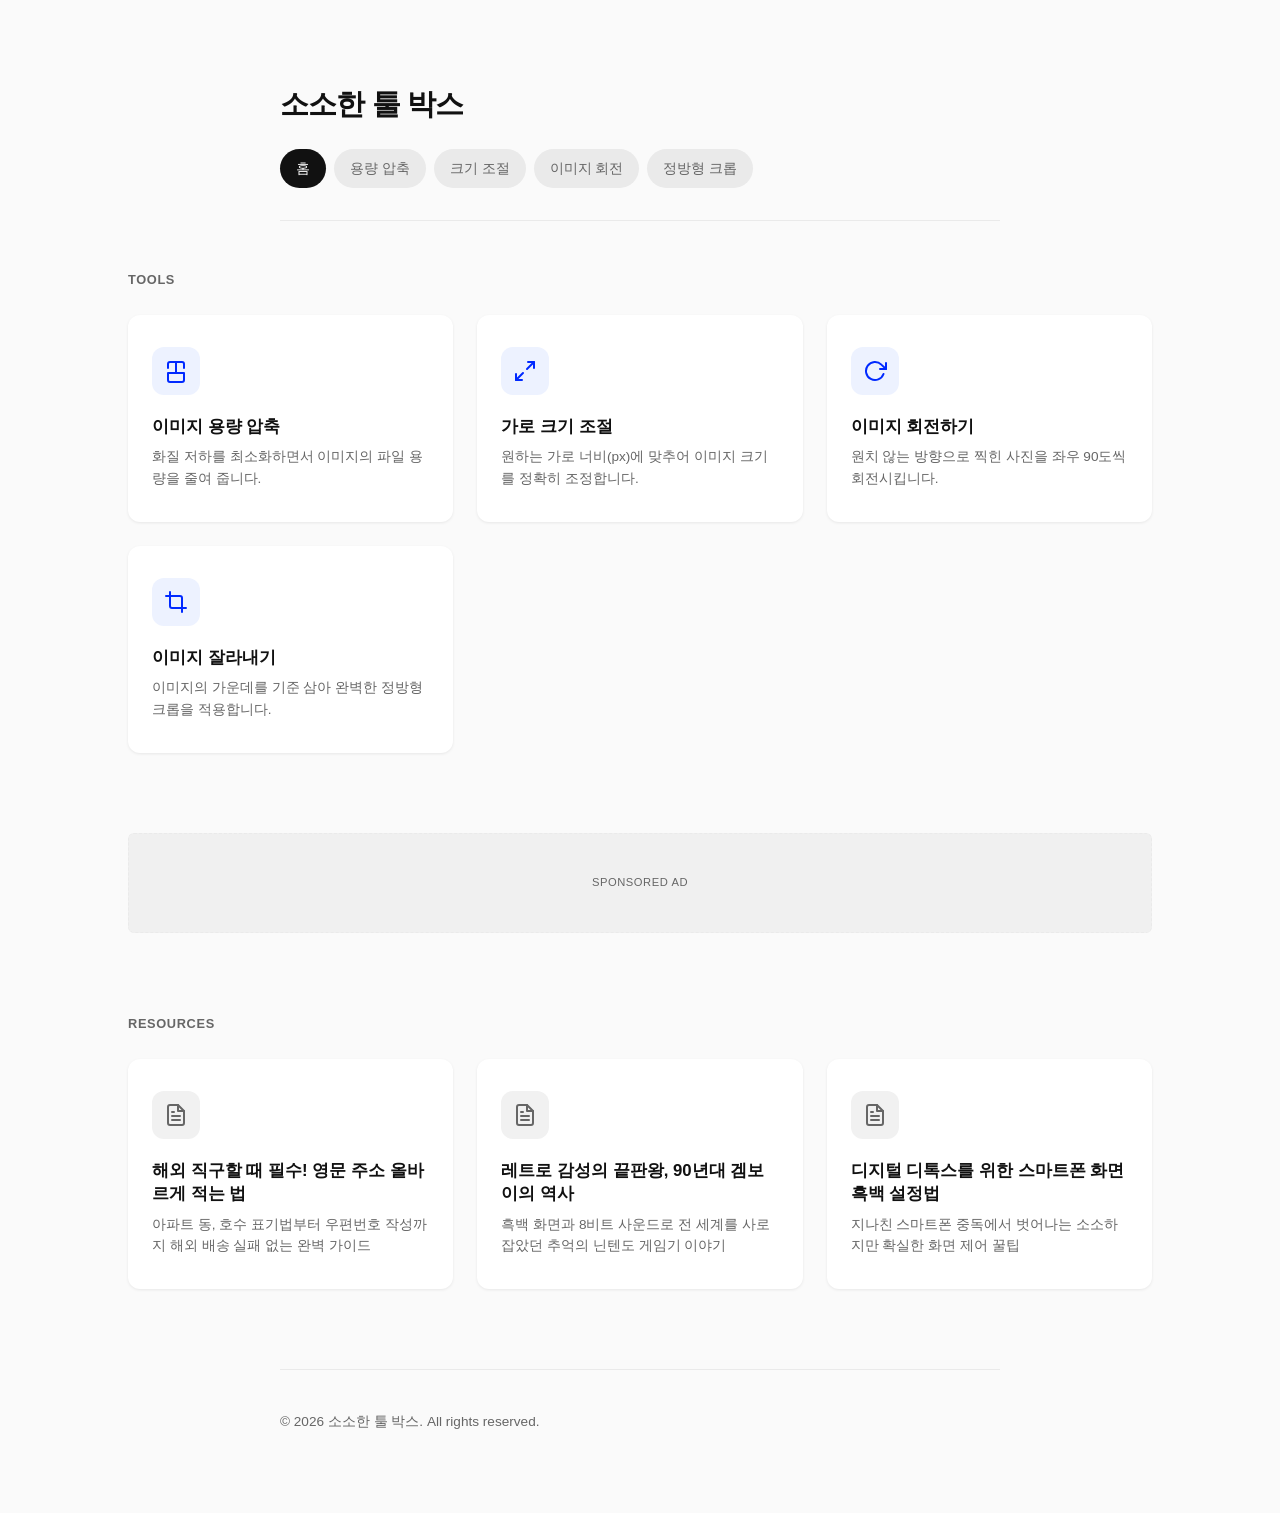
==== commit 47e201b5: "Add files via upload" ====
--- a/index.html
+++ b/index.html
@@ -3,8 +3,8 @@
 <head>
     <meta charset="UTF-8">
     <meta name="viewport" content="width=device-width, initial-scale=1.0">
-    <title>소소한 유틸리티 & 재미있는 툴 박스</title>
-    <meta name="description" content="일상의 불편함을 해소하는 영문 주소 변환기부터 추억의 겜보이 감성 필터, 이미지 압축, 크기 조절, 자르기, 회전까지 무료로 이용해보세요.">
+    <title>소소한 유틸리티 & 이미지 툴 박스</title>
+    <meta name="description" content="설치 없이 웹에서 바로 해결하는 이미지 용량 압축, 사이즈 조절, 자르기, 회전 도구를 무료로 이용해보세요.">
     <link rel="stylesheet" href="style.css">
 </head>
 <body>
@@ -12,9 +12,10 @@
         <h1>소소한 툴 박스</h1>
         <nav>
             <a href="index.html" class="active">홈</a>
-            <a href="gameboy-filter.html">겜보이 필터</a>
-            <a href="eng-address.html">영문주소 변환</a>
-            <a href="image-tools.html">이미지 마법사</a>
+            <a href="compress.html">용량 압축</a>
+            <a href="resize.html">크기 조절</a>
+            <a href="rotate.html">이미지 회전</a>
+            <a href="crop.html">정방형 크롭</a>
         </nav>
     </header>
 
@@ -23,27 +24,7 @@
             <h2 style="font-size: 0.8rem; font-weight: 700; color: var(--color-text-muted); letter-spacing: 0.05em; margin-bottom: 24px; border: none; padding: 0;">TOOLS</h2>
             <ul>
                 <li>
-                    <a href="gameboy-filter.html">
-                        <div class="card-icon-box icon-tool">
-                            <svg width="24" height="24" viewBox="0 0 24 24" fill="none" stroke="currentColor" stroke-width="2" stroke-linecap="round" stroke-linejoin="round"><rect x="5" y="2" width="14" height="20" rx="2" ry="2"></rect><line x1="12" y1="18" x2="12.01" y2="18"></line><rect x="9" y="6" width="6" height="6"></rect></svg>
-                        </div>
-                        <strong>겜보이 카메라 필터</strong>
-                        <span>내 사진을 8비트 레트로 픽셀 아트 스타일로 변환해 줍니다.</span>
-                    </a>
-                </li>
-
-                <li>
-                    <a href="eng-address.html">
-                        <div class="card-icon-box icon-tool">
-                            <svg width="24" height="24" viewBox="0 0 24 24" fill="none" stroke="currentColor" stroke-width="2" stroke-linecap="round" stroke-linejoin="round"><path d="M3 9l9-7 9 7v11a2 2 0 0 1-2 2H5a2 2 0 0 1-2-2z"></path><polyline points="9 22 9 12 15 12 15 22"></polyline></svg>
-                        </div>
-                        <strong>영문 주소 변환기</strong>
-                        <span>한국어 주소를 해외 직구용 영어 주소로 간편하게 바꿉니다.</span>
-                    </a>
-                </li>
-
-                <li>
-                    <a href="image-tools.html#compress-section">
+                    <a href="compress.html">
                         <div class="card-icon-box icon-tool">
                             <svg width="24" height="24" viewBox="0 0 24 24" fill="none" stroke="currentColor" stroke-width="2" stroke-linecap="round" stroke-linejoin="round"><path d="M4 14h16v7a2 2 0 0 1-2 2H6a2 2 0 0 1-2-2v-7z"></path><path d="M20 9V5a2 2 0 0 0-2-2H6a2 2 0 0 0-2 2v4"></path><line x1="12" y1="3" x2="12" y2="14"></line></svg>
                         </div>
@@ -53,7 +34,7 @@
                 </li>
 
                 <li>
-                    <a href="image-tools.html#resize-section">
+                    <a href="resize.html">
                         <div class="card-icon-box icon-tool">
                             <svg width="24" height="24" viewBox="0 0 24 24" fill="none" stroke="currentColor" stroke-width="2" stroke-linecap="round" stroke-linejoin="round"><polyline points="15 3 21 3 21 9"></polyline><polyline points="9 21 3 21 3 15"></polyline><line x1="21" y1="3" x2="14" y2="10"></line><line x1="3" y1="21" x2="10" y2="14"></line></svg>
                         </div>
@@ -63,7 +44,7 @@
                 </li>
 
                 <li>
-                    <a href="image-tools.html#rotate-section">
+                    <a href="rotate.html">
                         <div class="card-icon-box icon-tool">
                             <svg width="24" height="24" viewBox="0 0 24 24" fill="none" stroke="currentColor" stroke-width="2" stroke-linecap="round" stroke-linejoin="round"><polyline points="23 4 23 10 17 10"></polyline><path d="M20.49 15a9 9 0 1 1-2.12-9.36L23 10"></path></svg>
                         </div>
@@ -73,7 +54,7 @@
                 </li>
 
                 <li>
-                    <a href="image-tools.html#crop-section">
+                    <a href="crop.html">
                         <div class="card-icon-box icon-tool">
                             <svg width="24" height="24" viewBox="0 0 24 24" fill="none" stroke="currentColor" stroke-width="2" stroke-linecap="round" stroke-linejoin="round"><path d="M6 2v14a2 2 0 0 0 2 2h14"></path><path d="M18 22V8a2 2 0 0 0-2-2H2"></path></svg>
                         </div>
@@ -99,7 +80,6 @@
     </footer>
 
     <script>
-        // contents.json 파일 동적 렌더링
         fetch('contents.json')
             .then(response => response.json())
             .then(data => {
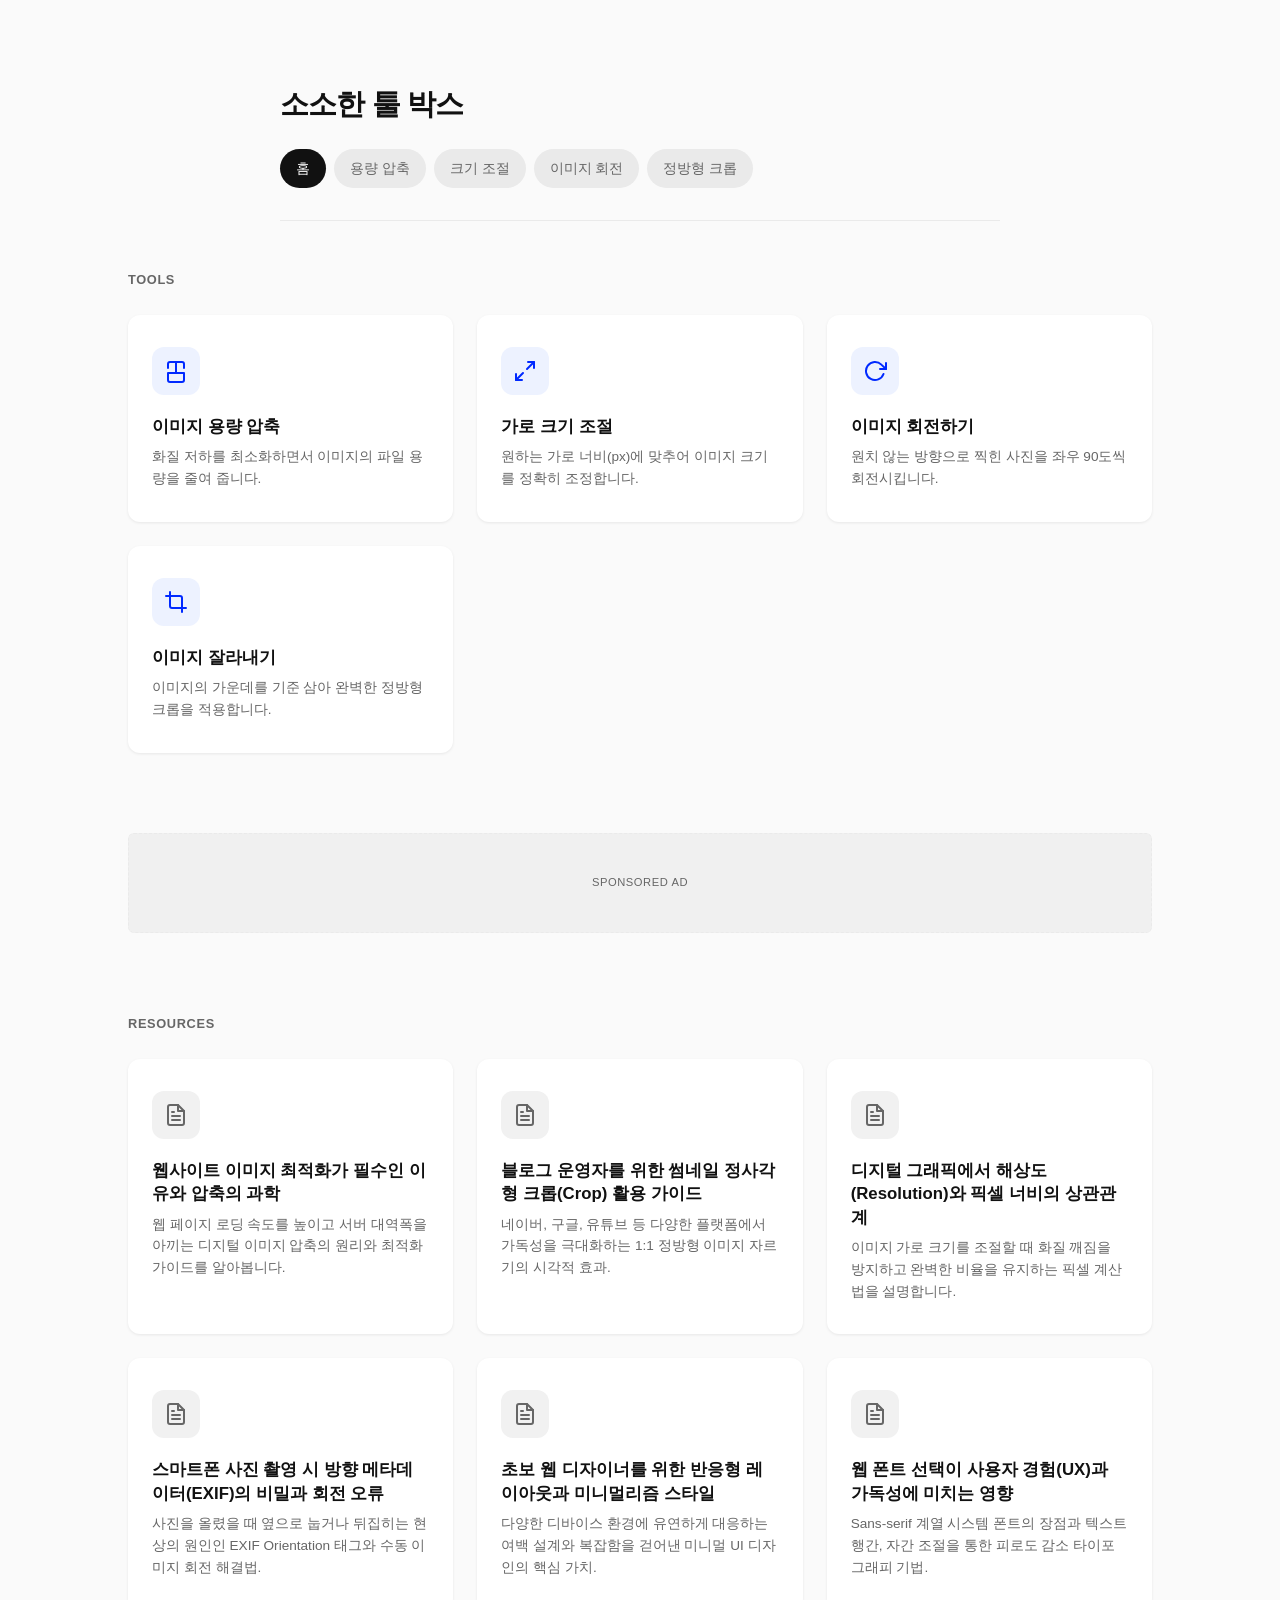
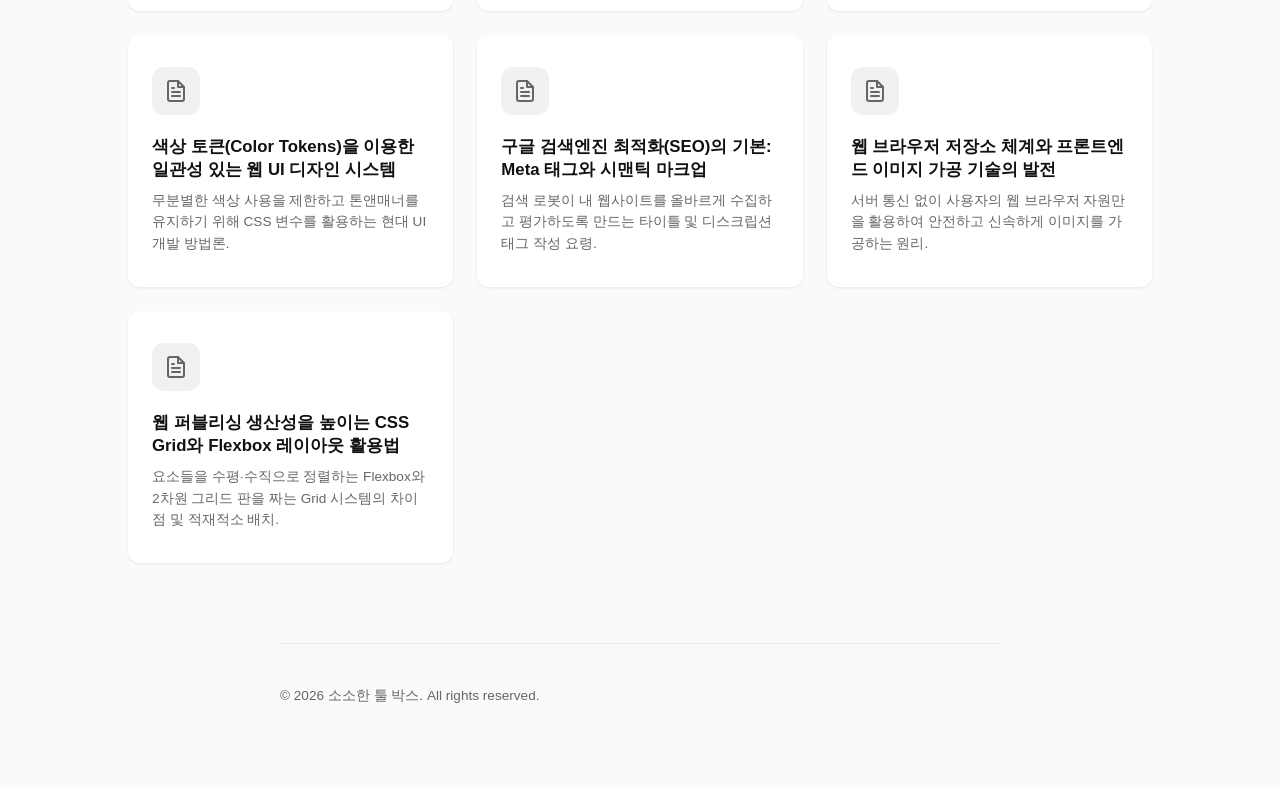
==== commit e4202cc4: "Add files via upload" ====
--- a/index.html
+++ b/index.html
@@ -6,6 +6,7 @@
     <title>소소한 유틸리티 & 이미지 툴 박스</title>
     <meta name="description" content="설치 없이 웹에서 바로 해결하는 이미지 용량 압축, 사이즈 조절, 자르기, 회전 도구를 무료로 이용해보세요.">
     <link rel="stylesheet" href="style.css">
+    <meta name="google-site-verification" content="laXWKyvtUY-z8wrWPJGEzW8b4JD_J-gekBaEeReiEE4" />
 </head>
 <body>
     <header>
